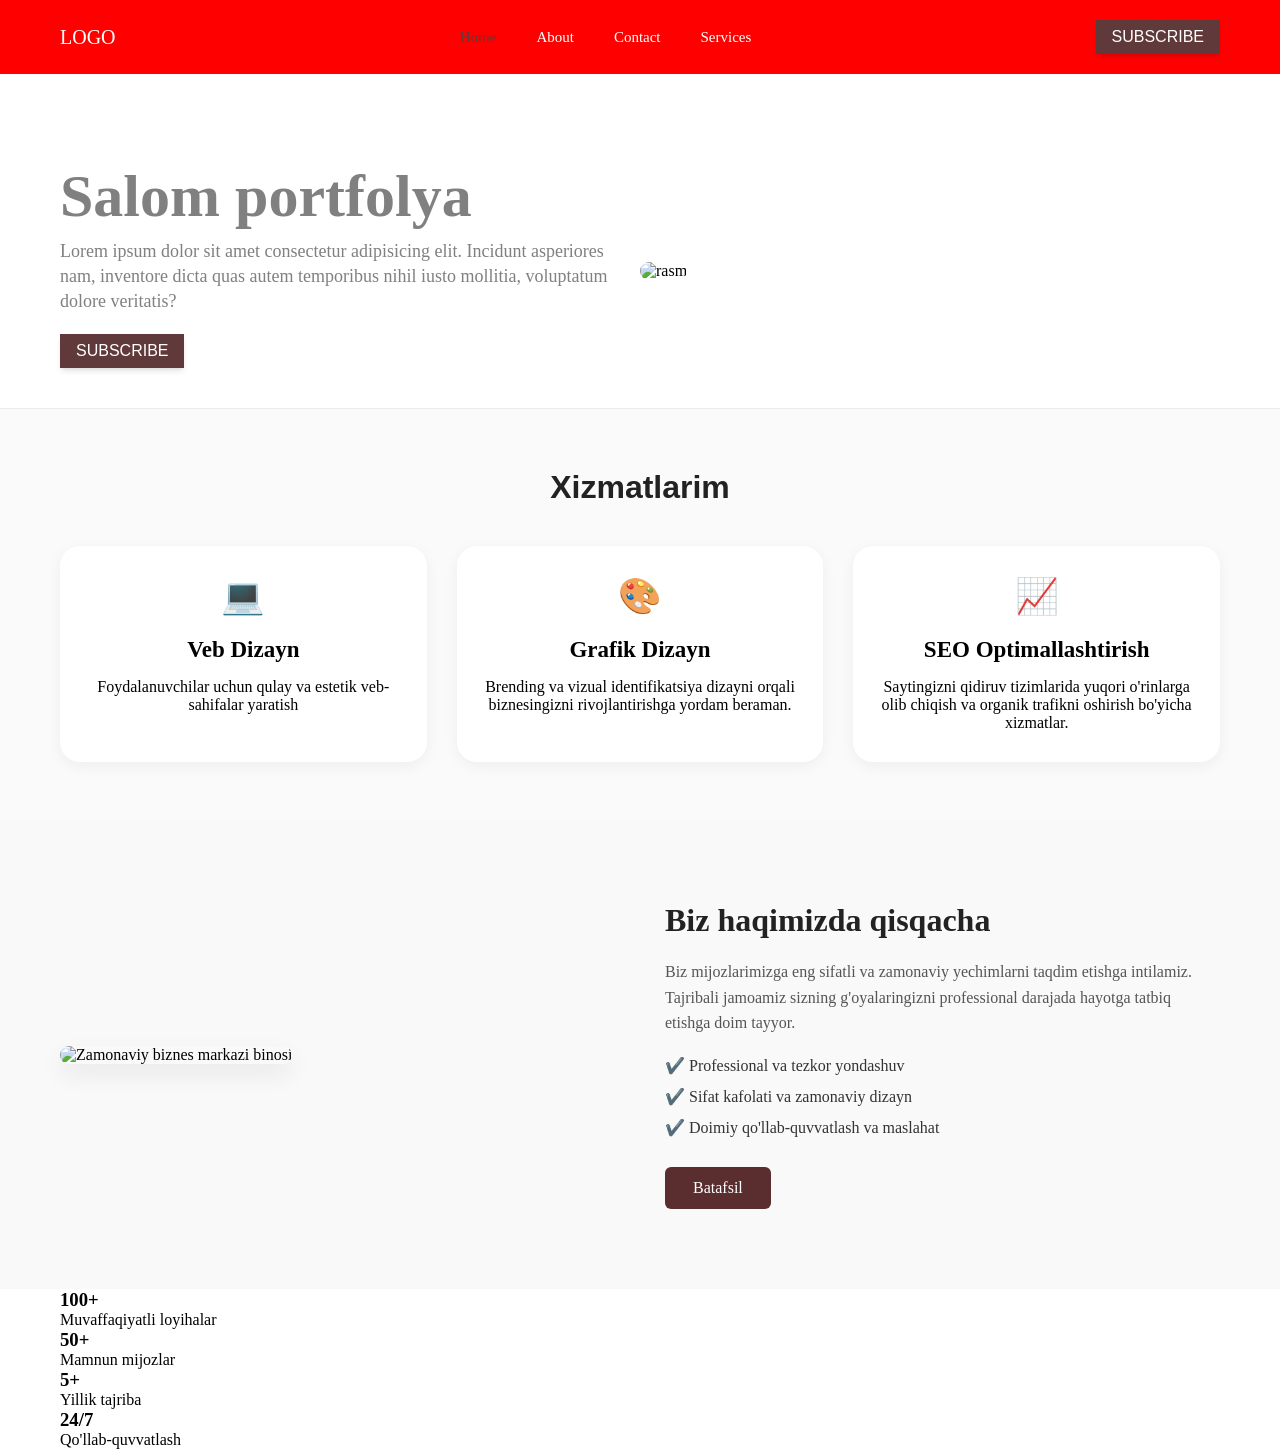
==== index.html @ 020cae4d "info star list" ====
<!DOCTYPE html>
<html lang="en">
<head>
    <meta charset="UTF-8">
    <meta name="viewport" content="width=device-width, initial-scale=1.0">
    <title>Document</title>
    <link rel="stylesheet" href="./css/main.css">
     <link
    rel="stylesheet"
    href="https://cdnjs.cloudflare.com/ajax/libs/animate.css/4.1.1/animate.min.css"
  />
</head>
<body>
      <header>
         <div class="container">
            <nav class="animate__animated animate__backInDown">
                <a class="logo" href="#">Logo</a>
                <ul>
                    <li><a  href="#"  class="active">Home</a></li>
                    <li><a href="#">About</a></li>
                    <li><a href="#">Contact</a></li>
                    <li><a href="#">Services</a></li>
                </ul>
                   <button class="btn">Subscribe</button>
            </nav>
        </div>

    </header>
    <main>
  <section class="hero">
        <div class="container">
            <div class="heros">
                <div class="hero-left  animate__animated animate__backInLeft">
                    <h1 class="hero-title">Salom portfolya</h1>
                    <p class="hero-text">Lorem ipsum dolor sit amet consectetur adipisicing elit. Incidunt asperiores nam, inventore dicta quas autem temporibus nihil iusto mollitia, voluptatum dolore veritatis?</p>
                    <button class="btn">Subscribe</button>
                </div>
                <div class="hero-right animate__animated   animate__backInRight">
                <img class="hero-rasm" src="https://images.photowall.com/interiors/48470/landscape/painting/room26.jpg?w=1200&q=80&h=1500&poi=1" alt="rasm">
            </div>
            </div>
        </div>
    </section>
    <section class="section-services">
        <div class="container">
            <h2 class="services-title">Xizmatlarim</h2>
        <ul class="services-list" >
            <li class="services-item">
                <div class="card-icon">💻</div>
                <h3>Veb Dizayn</h3>
                <p>Foydalanuvchilar uchun qulay va estetik veb-sahifalar yaratish</p>
            </li>
            <li class="services-item">
                <div class="card-icon">🎨</div>
                <h3>Grafik Dizayn</h3>
                <p>Brending va vizual identifikatsiya dizayni orqali biznesingizni rivojlantirishga yordam beraman.</p>
            </li>
            <li class="services-item">
                <div class="card-icon">📈</div>
                <h3>SEO Optimallashtirish</h3>
                <p>Saytingizni qidiruv tizimlarida yuqori o'rinlarga olib chiqish va organik trafikni oshirish bo'yicha xizmatlar.</p>
            </li>
        </ul>
        </div>
    </section>


<section class="info-section">
    <div class="container">
        <div class="info-grid">
            <div class="info-image">
                <img src="https://cdn.pixabay.com/photo/2015/01/08/18/27/startup-593341_1280.jpg" alt="Zamonaviy biznes markazi binosi">
            </div>
            <div class="info-content">
                <h2>Biz haqimizda qisqacha</h2>
                <p>
                    Biz mijozlarimizga eng sifatli va zamonaviy yechimlarni taqdim etishga intilamiz. 
                    Tajribali jamoamiz sizning g'oyalaringizni professional darajada hayotga tatbiq etishga doim tayyor.
                </p>
                
                <ul class="info-list">
                    <li>✔️ Professional va tezkor yondashuv</li>
                    <li>✔️ Sifat kafolati va zamonaviy dizayn</li>
                    <li>✔️ Doimiy qo'llab-quvvatlash va maslahat</li>
                </ul>
                
                <a href="#" class="info-btn">Batafsil</a>
            </div>
        </div>
    </div>
</section>

<section class="stats-section">
    <div class="container">
        <div class="stats-grid">
        
            <div class="stat-item">
                <h3>100+</h3>
                <p>Muvaffaqiyatli loyihalar</p>
            </div>
            
            <div class="stat-item">
                <h3>50+</h3>
                <p>Mamnun mijozlar</p>
            </div>
            
            <div class="stat-item">
                <h3>5+</h3>
                <p>Yillik tajriba</p>
            </div>
            
            <div class="stat-item">
                <h3>24/7</h3>
                <p>Qo'llab-quvvatlash</p>
            </div>
        </div>
    </div>
</section>
    </main>
</body>
</html>
---- css/main.css ----
header {
  background: red;
}
header nav {
  display: flex;
  align-items: center;
  justify-content: space-between;
  padding: 20px 0;
}
header nav .logo {
  color: white;
  text-transform: uppercase;
  font-size: 20px;
}
header nav ul {
  display: flex;
  align-items: center;
  gap: 40px;
}
header nav ul li a {
  color: white;
  font-size: 15px;
}
header nav ul li a:hover {
  color: rgb(96, 58, 58);
}
header nav ul li a.active {
  color: rgb(96, 58, 58);
}
header nav .btn {
  padding: 0.5em 1em;
  background-color: rgb(96, 58, 58);
  border: none;
  -webkit-user-select: none;
     -moz-user-select: none;
          user-select: none;
  cursor: pointer;
  font-size: 16px;
  text-transform: uppercase;
  transition: all 0.5s linear;
  color: #fff;
  position: relative;
  box-shadow: 0 4px 6px -1px rgba(0, 0, 0, 0.1), 0 2px 4px -2px rgba(0, 0, 0, 0.1);
}
header nav .btn:hover::after, header nav .btn:hover::before {
  content: "";
  background: linear-gradient(90deg, #FC466B 0%, #3F5EFB 100%);
  width: 100%;
  height: 100%;
  position: absolute;
  inset: 0;
  z-index: -1;
  animation: move-right-side 1s ease infinite;
}
header nav .btn:hover::before {
  background: linear-gradient(90deg, #00C9FF 0%, #92FE9D 100%);
  inset: 0;
  animation: move-left-side 1s ease infinite;
  z-index: -2;
}
header nav .btn:hover {
  background-color: #fff;
  color: #00C9FF;
}
@keyframes move-right-side {
  0% {
    inset: 0.3em 0 0 0.3em;
  }
  33% {
    inset: 0 0.3em 0.3em 0;
  }
  66% {
    inset: 1em 0 0 0.5em;
  }
  100% {
    inset: 0 1em 0.5em 0;
  }
}
@keyframes move-left-side {
  0% {
    right: -1em;
    top: -0.5em;
  }
  33% {
    bottom: -1em;
    left: -0.5em;
  }
  66% {
    top: 0;
    right: -0.7;
  }
  100% {
    right: -1em;
    top: -0.5em;
  }
}

* {
  margin: 0;
  padding: 0;
  text-decoration: none;
  list-style: none;
  box-sizing: border-box;
}

.container {
  max-width: 1200px;
  padding: 0 20px;
  margin: 0 auto;
  border: 3px solid 0;
}

.heros {
  display: flex;
  align-items: center;
  justify-content: space-between;
  margin-top: 100px;
}
.heros .hero-left {
  width: 50%;
}
.heros .hero-left .hero-title {
  font-size: 60px;
  line-height: 45px;
  color: gray;
  margin-bottom: 20px;
}
.heros .hero-left .hero-text {
  font-size: 18px;
  line-height: 25px;
  color: gray;
  margin-bottom: 20px;
}
.heros .hero-left .btn {
  padding: 0.5em 1em;
  background-color: rgb(96, 58, 58);
  border: none;
  -webkit-user-select: none;
     -moz-user-select: none;
          user-select: none;
  cursor: pointer;
  font-size: 16px;
  text-transform: uppercase;
  transition: all 0.5s linear;
  color: #fff;
  position: relative;
  box-shadow: 0 4px 6px -1px rgba(0, 0, 0, 0.1), 0 2px 4px -2px rgba(0, 0, 0, 0.1);
}
.heros .hero-left .btn:hover::after, .heros .hero-left .btn:hover::before {
  content: "";
  background: linear-gradient(90deg, #FC466B 0%, #3F5EFB 100%);
  width: 100%;
  height: 100%;
  position: absolute;
  inset: 0;
  z-index: -1;
  animation: move-right-side 1s ease infinite;
}
.heros .hero-left .btn:hover::before {
  background: linear-gradient(90deg, #00C9FF 0%, #92FE9D 100%);
  inset: 0;
  animation: move-left-side 1s ease infinite;
  z-index: -2;
}
.heros .hero-left .btn:hover {
  background-color: #fff;
  color: #00C9FF;
}
@keyframes move-right-side {
  0% {
    inset: 0.3em 0 0 0.3em;
  }
  33% {
    inset: 0 0.3em 0.3em 0;
  }
  66% {
    inset: 1em 0 0 0.5em;
  }
  100% {
    inset: 0 1em 0.5em 0;
  }
}
@keyframes move-left-side {
  0% {
    right: -1em;
    top: -0.5em;
  }
  33% {
    bottom: -1em;
    left: -0.5em;
  }
  66% {
    top: 0;
    right: -0.7;
  }
  100% {
    right: -1em;
    top: -0.5em;
  }
}

.hero-right {
  width: 50%;
}
.hero-right .hero-rasm {
  width: 100%;
  height: 400px;
  border-radius: 20px;
}

.section-services {
  padding: 60px 20px;
  background-color: #fafafa;
  margin-top: 40px;
  border-top: 1px solid #eaeaea;
}
.section-services .services-title {
  font-size: 32px;
  color: #222;
  margin: 0 auto;
  text-align: center;
  margin-bottom: 40px;
  font-family: sans-serif;
}
.section-services .services-list {
  display: grid;
  grid-template-columns: repeat(3, 1fr);
  gap: 30px;
}
.section-services .services-list .services-item {
  width: 100%;
  background: #ffffff;
  padding: 30px 20px;
  border-radius: 20px;
  text-align: center;
  box-shadow: 0 4px 15px rgba(0, 0, 0, 0.05);
  transition: transform 0.3s ease;
}
.section-services .services-list .services-item:hover {
  transform: scale(0.9);
}
.section-services .services-list .services-item .card-icon {
  margin-bottom: 20px;
  font-size: 35px;
}
.section-services .services-list .services-item h3 {
  font-size: 23px;
  font-weight: 700;
  margin-bottom: 15px;
}
.section-services .services-list .services-item p {
  font-size: 16px;
  font-weight: 400;
}

.info-section {
  padding: 80px 20px;
  background-color: #f9f9f9;
}

.info-section .container {
  max-width: 1200px;
  margin: 0 auto;
}

.info-grid {
  display: flex;
  align-items: center;
  gap: 50px;
}

.info-image, .info-content {
  flex: 1;
}

.info-image img {
  width: 100%;
  height: 400px;
  border-radius: 12px;
  -o-object-fit: cover;
     object-fit: cover;
  box-shadow: 0 10px 25px rgba(0, 0, 0, 0.08);
}

.info-content h2 {
  font-size: 32px;
  color: #222;
  margin-bottom: 20px;
  font-weight: 700;
}

.info-content p {
  font-size: 16px;
  color: #555;
  line-height: 1.6;
  margin-bottom: 20px;
}

.info-list {
  list-style: none;
  padding: 0;
  margin-bottom: 30px;
}

.info-list li {
  font-size: 16px;
  color: #333;
  margin-bottom: 12px;
}

.info-btn {
  display: inline-block;
  padding: 12px 28px;
  background-color: #5a2e2e;
  color: #fff;
  text-decoration: none;
  border-radius: 6px;
  font-weight: 500;
  transition: background 0.3s ease;
}

.info-btn:hover {
  background-color: #432121;
}/*# sourceMappingURL=main.css.map */
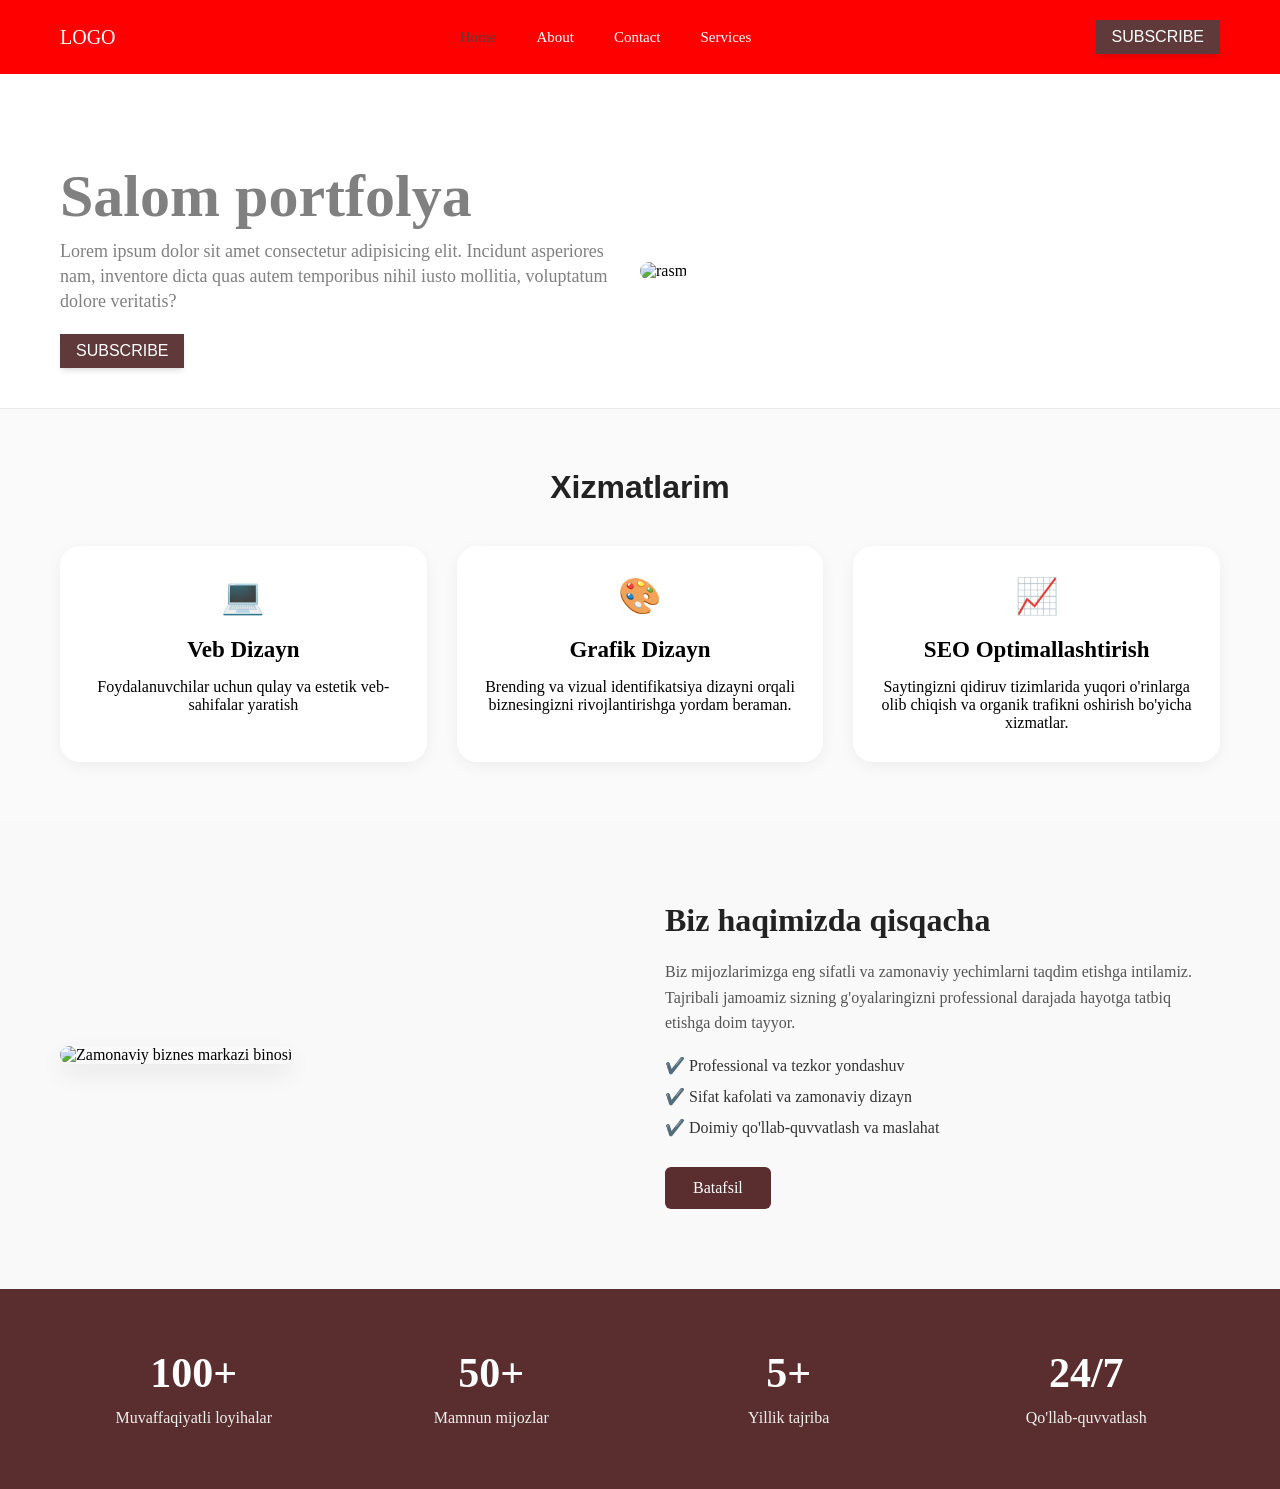
==== commit 766dfd27: "stats star" ====
--- a/index.html
+++ b/index.html
@@ -68,7 +68,7 @@
 <section class="info-section">
     <div class="container">
         <div class="info-grid">
-            <div class="info-image">
+            <div class="info-image  animate__animated animate__backInLeft">
                 <img src="https://cdn.pixabay.com/photo/2015/01/08/18/27/startup-593341_1280.jpg" alt="Zamonaviy biznes markazi binosi">
             </div>
             <div class="info-content">
--- a/css/main.css
+++ b/css/main.css
@@ -321,4 +321,40 @@
 
 .info-btn:hover {
   background-color: #432121;
+}
+
+.stats-section {
+  padding: 60px 20px;
+  background-color: #5a2e2e;
+  color: #fff;
+}
+
+.stats-section .container {
+  max-width: 1200px;
+  margin: 0 auto;
+}
+
+.stats-grid {
+  display: flex;
+  justify-content: space-between;
+  align-items: center;
+  text-align: center;
+  gap: 30px;
+}
+
+.stat-item {
+  flex: 1;
+}
+
+.stat-item h3 {
+  font-size: 42px;
+  font-weight: 700;
+  margin-bottom: 10px;
+  color: #ffffff;
+}
+
+.stat-item p {
+  font-size: 16px;
+  color: #f0f0f0;
+  line-height: 1.4;
 }/*# sourceMappingURL=main.css.map */
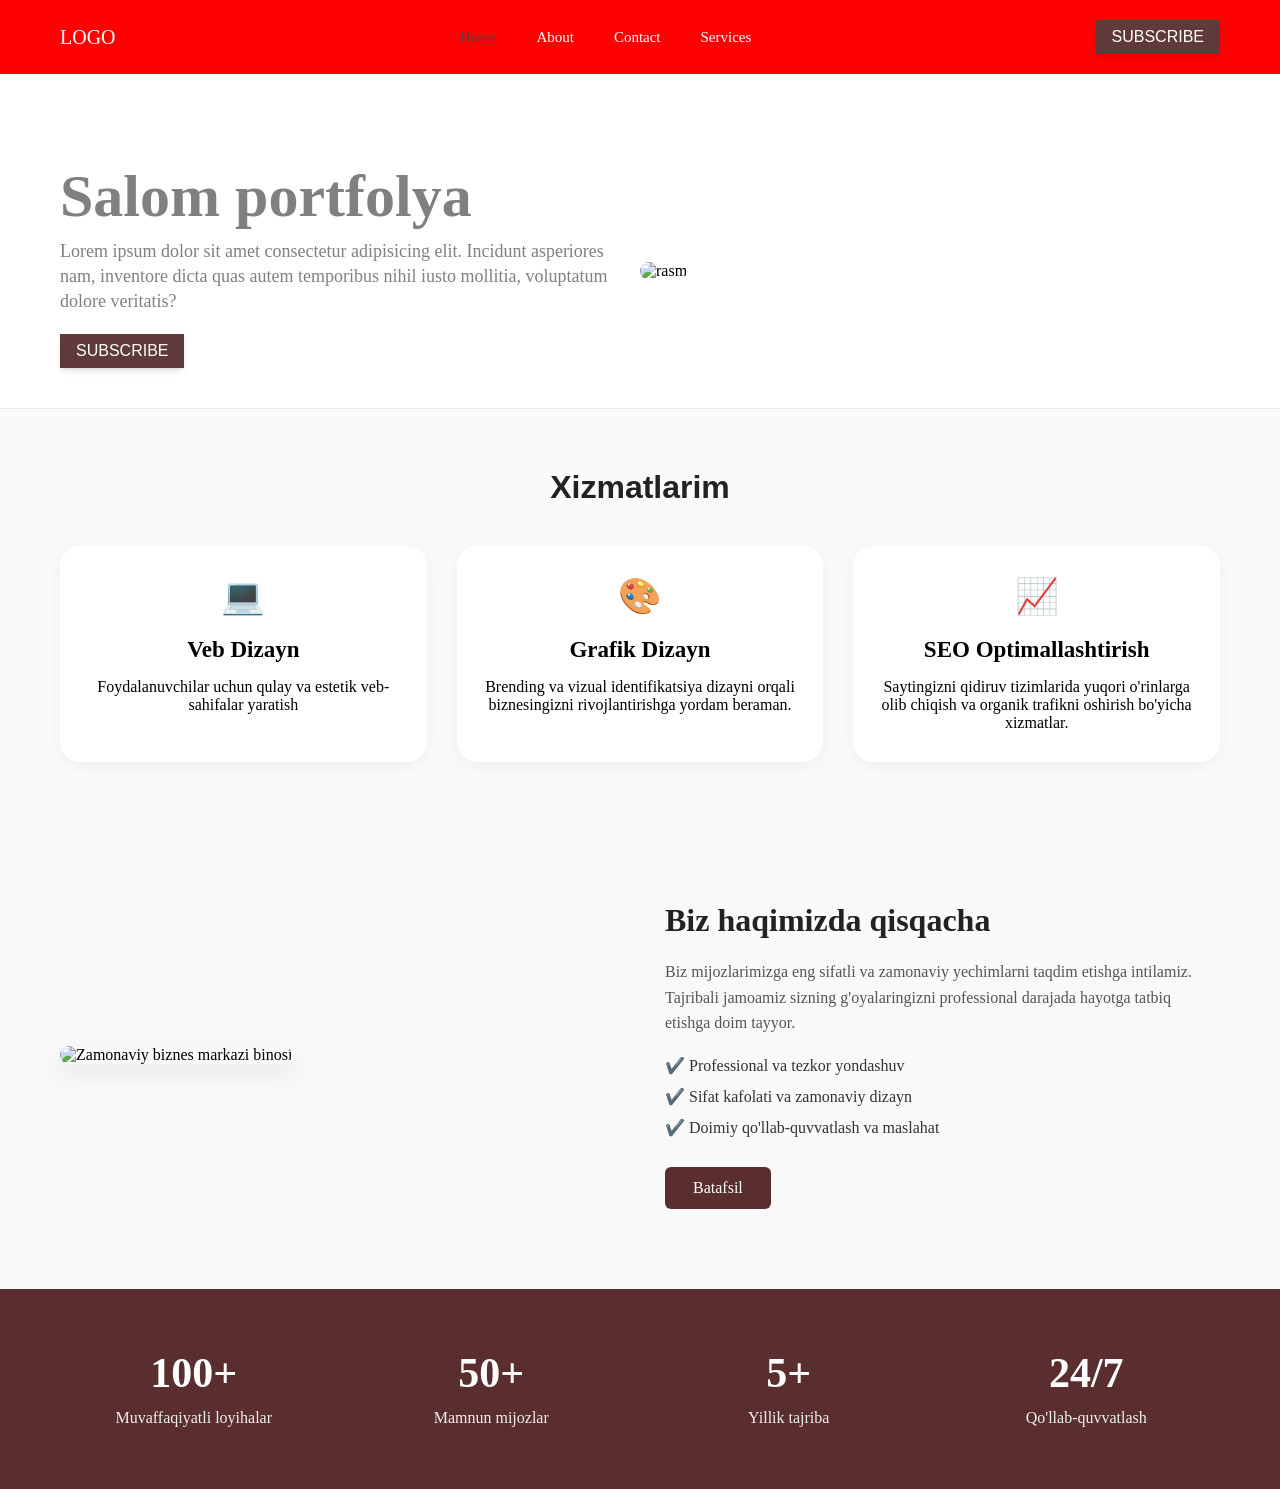
==== commit 831f6bb9: "stats star" ====
--- a/index.html
+++ b/index.html
@@ -71,7 +71,7 @@
             <div class="info-image  animate__animated animate__backInLeft">
                 <img src="https://cdn.pixabay.com/photo/2015/01/08/18/27/startup-593341_1280.jpg" alt="Zamonaviy biznes markazi binosi">
             </div>
-            <div class="info-content">
+            <div class="info-content  hero-right animate__animated   animate__backInRight">
                 <h2>Biz haqimizda qisqacha</h2>
                 <p>
                     Biz mijozlarimizga eng sifatli va zamonaviy yechimlarni taqdim etishga intilamiz. 
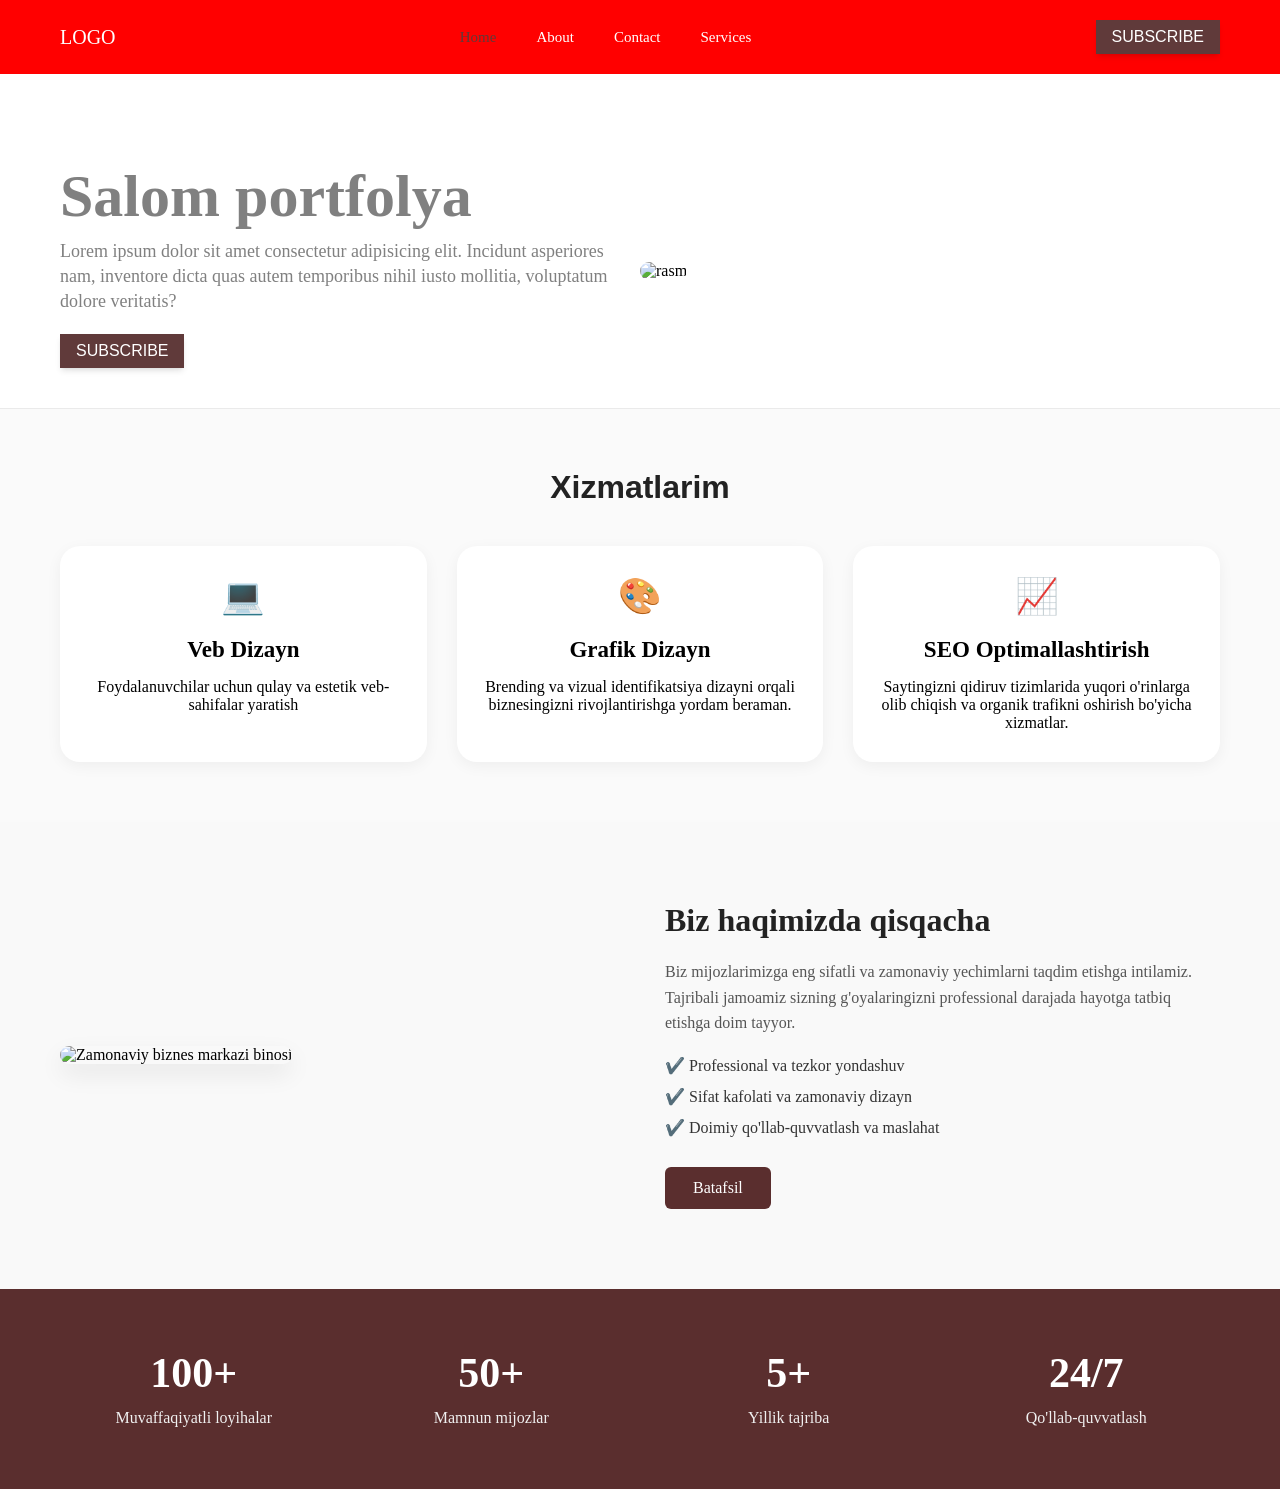
==== commit 6eea42b8: "stats star animation" ====
--- a/index.html
+++ b/index.html
@@ -71,7 +71,7 @@
             <div class="info-image  animate__animated animate__backInLeft">
                 <img src="https://cdn.pixabay.com/photo/2015/01/08/18/27/startup-593341_1280.jpg" alt="Zamonaviy biznes markazi binosi">
             </div>
-            <div class="info-content  hero-right animate__animated   animate__backInRight">
+            <div class="info-content   animate__animated   animate__backInRight">
                 <h2>Biz haqimizda qisqacha</h2>
                 <p>
                     Biz mijozlarimizga eng sifatli va zamonaviy yechimlarni taqdim etishga intilamiz. 
@@ -92,7 +92,7 @@
 
 <section class="stats-section">
     <div class="container">
-        <div class="stats-grid">
+        <div class="stats-grid  animate__animated   animate__flipInX">
         
             <div class="stat-item">
                 <h3>100+</h3>
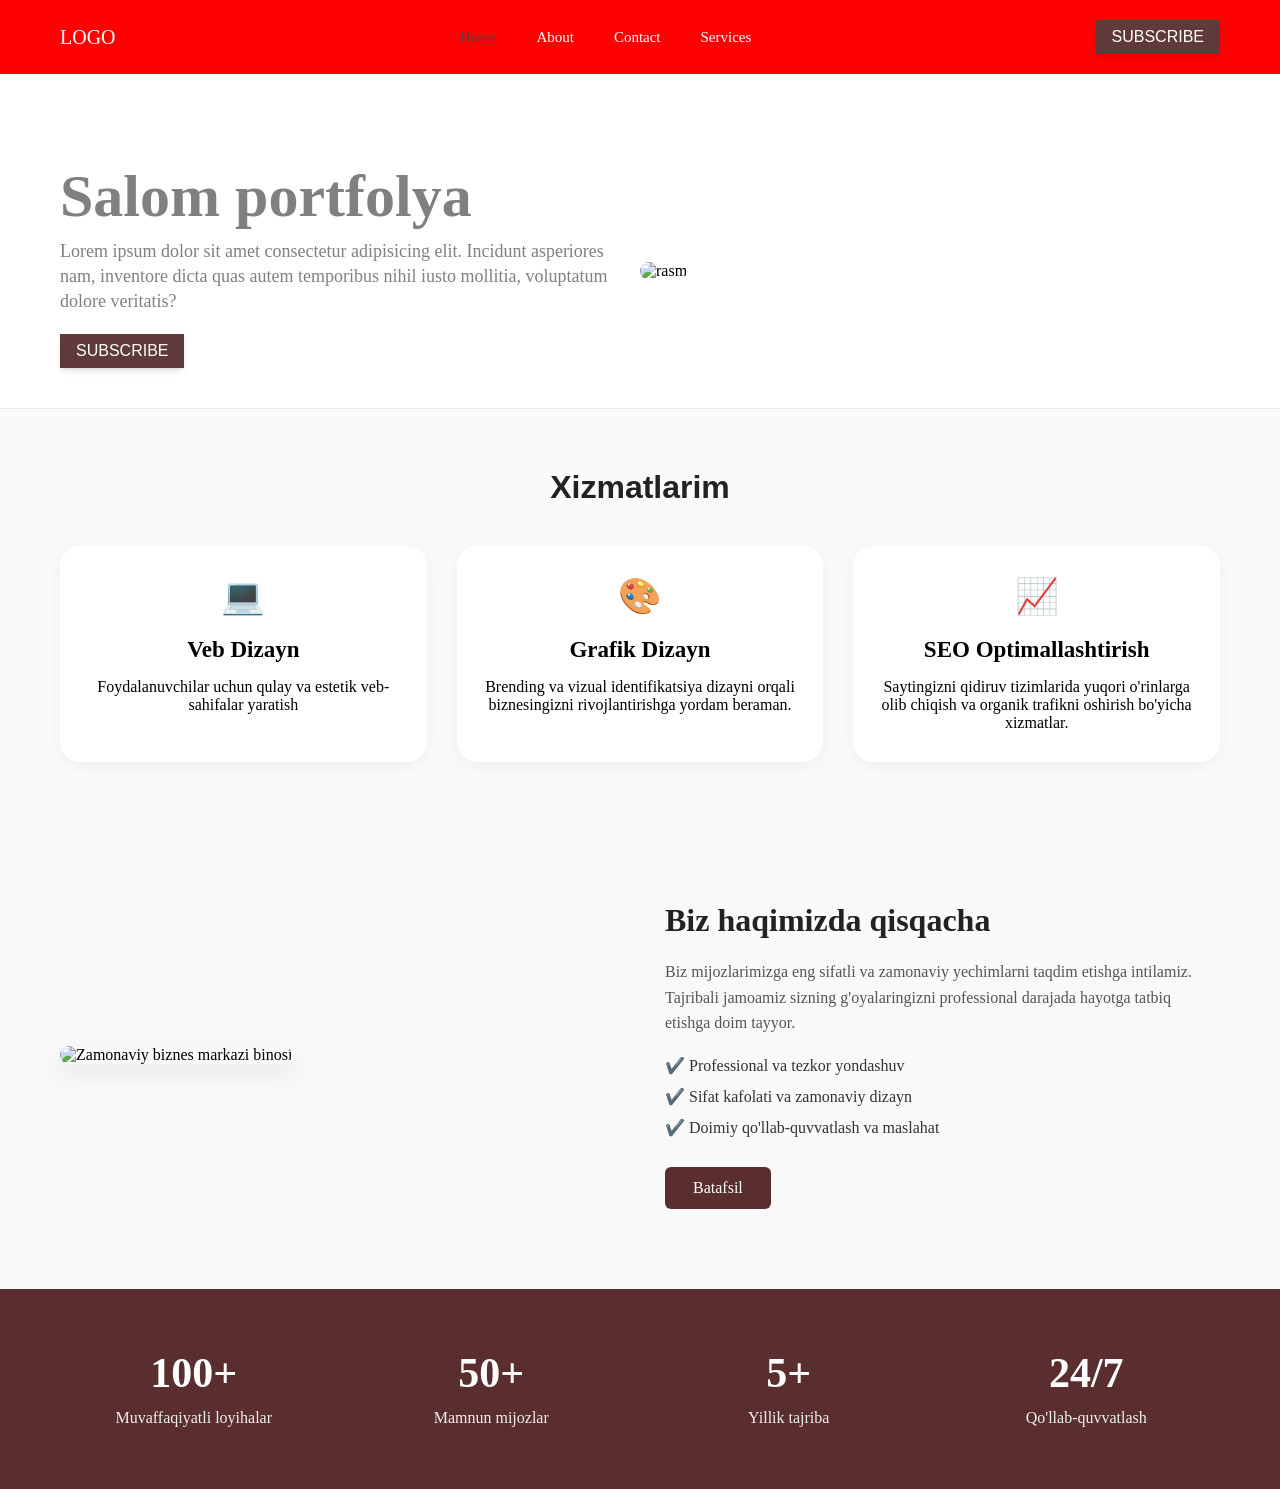
==== commit 5edbd562: "stats star animation" ====
--- a/index.html
+++ b/index.html
@@ -90,9 +90,9 @@
     </div>
 </section>
 
-<section class="stats-section">
+<section class="stats-section animate__animated   animate__flipInX">
     <div class="container">
-        <div class="stats-grid  animate__animated   animate__flipInX">
+        <div class="stats-grid ">
         
             <div class="stat-item">
                 <h3>100+</h3>
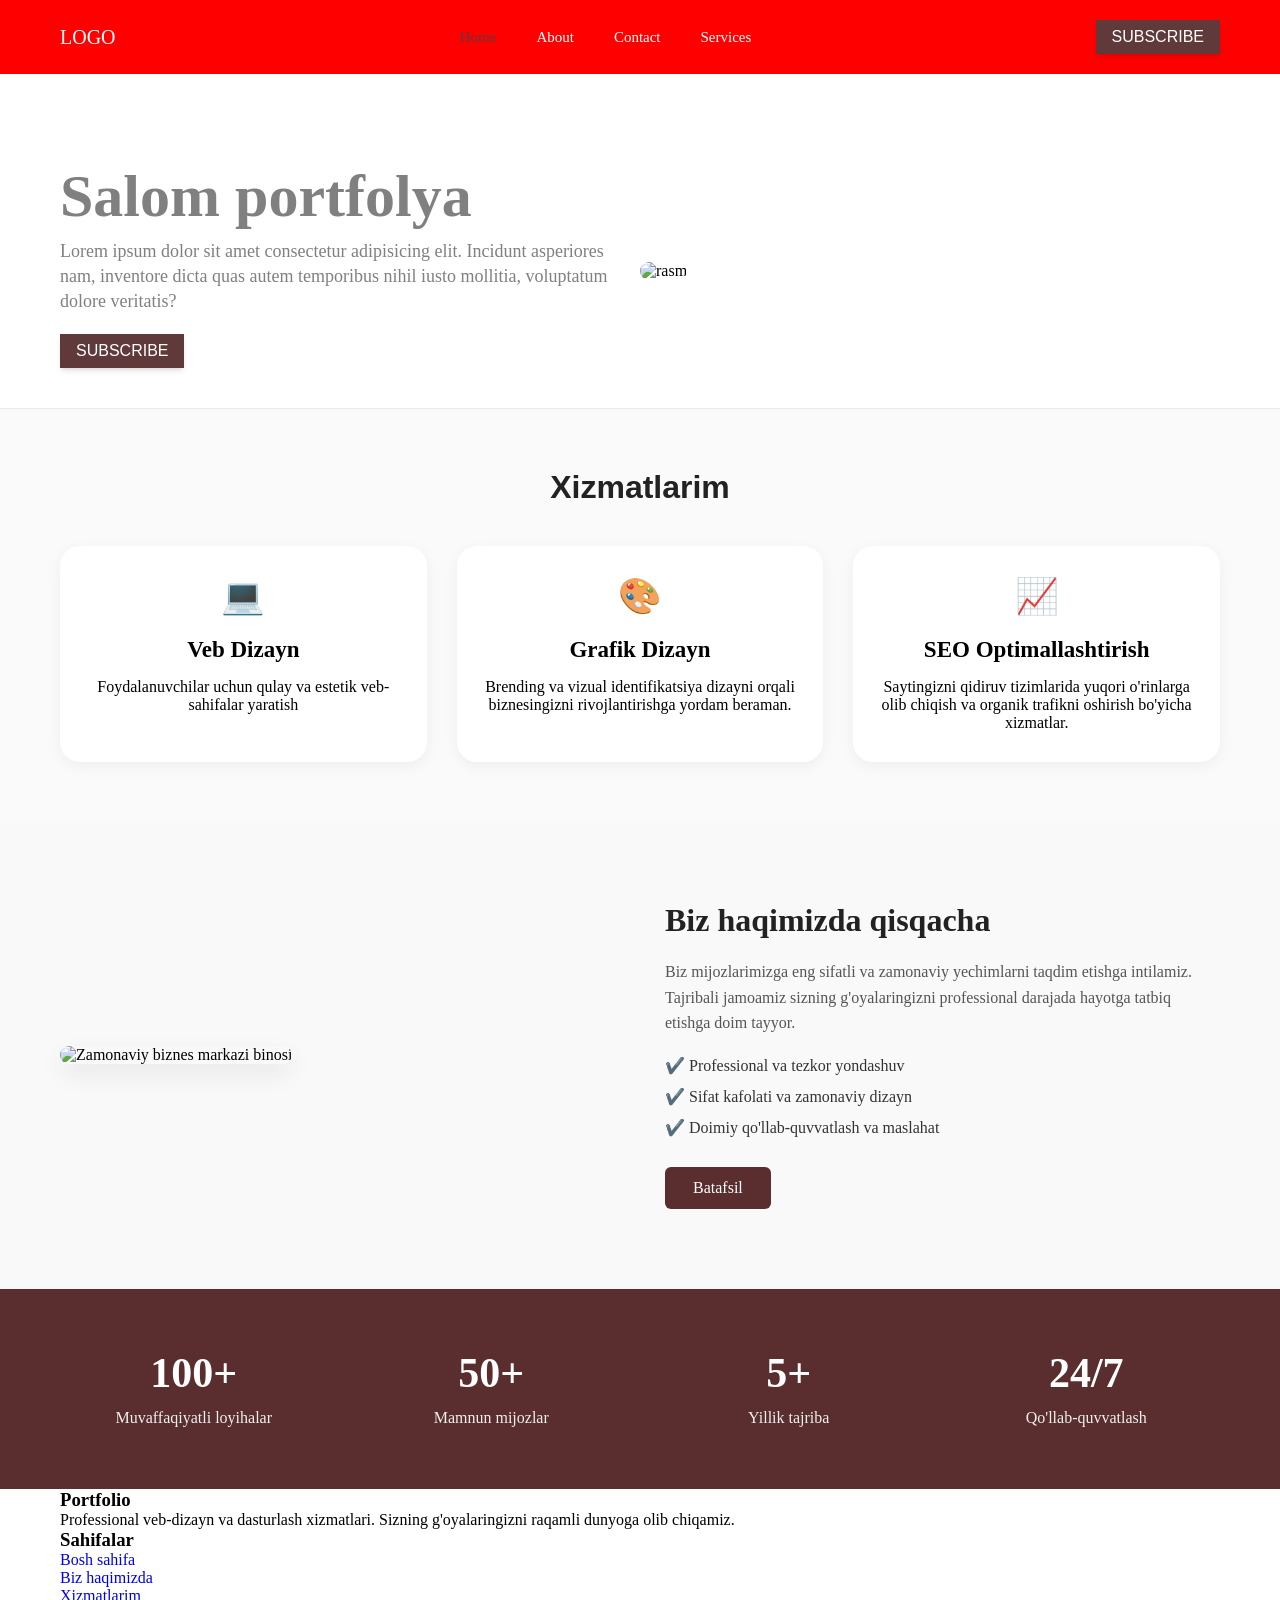
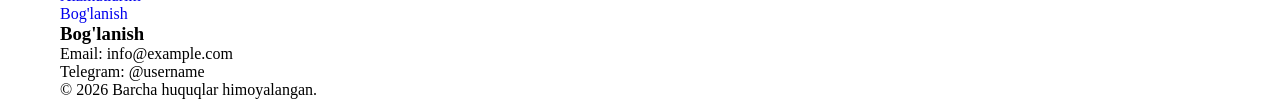
==== commit a3fdb020: "stats star animation fnish" ====
--- a/index.html
+++ b/index.html
@@ -117,5 +117,40 @@
     </div>
 </section>
     </main>
+    <!-- Footer qismi -->
+<footer class="footer">
+    <div class="container">
+        <div class="footer-grid">
+            <!-- 1-qism: Logo va qisqacha tavsif -->
+            <div class="footer-item">
+                <h3>Portfolio</h3>
+                <p>Professional veb-dizayn va dasturlash xizmatlari. Sizning g'oyalaringizni raqamli dunyoga olib chiqamiz.</p>
+            </div>
+            
+            <!-- 2-qism: Tezkor havolalar -->
+            <div class="footer-item">
+                <h3>Sahifalar</h3>
+                <ul>
+                    <li><a href="#">Bosh sahifa</a></li>
+                    <li><a href="#">Biz haqimizda</a></li>
+                    <li><a href="#">Xizmatlarim</a></li>
+                    <li><a href="#">Bog'lanish</a></li>
+                </ul>
+            </div>
+            
+            <!-- 3-qism: Aloqa -->
+            <div class="footer-item">
+                <h3>Bog'lanish</h3>
+                <p>Email: info@example.com</p>
+                <p>Telegram: @username</p>
+            </div>
+        </div>
+        
+        <!-- Copyright qismi -->
+        <div class="footer-bottom">
+            <p>&copy; 2026 Barcha huquqlar himoyalangan.</p>
+        </div>
+    </div>
+</footer>
 </body>
 </html>
